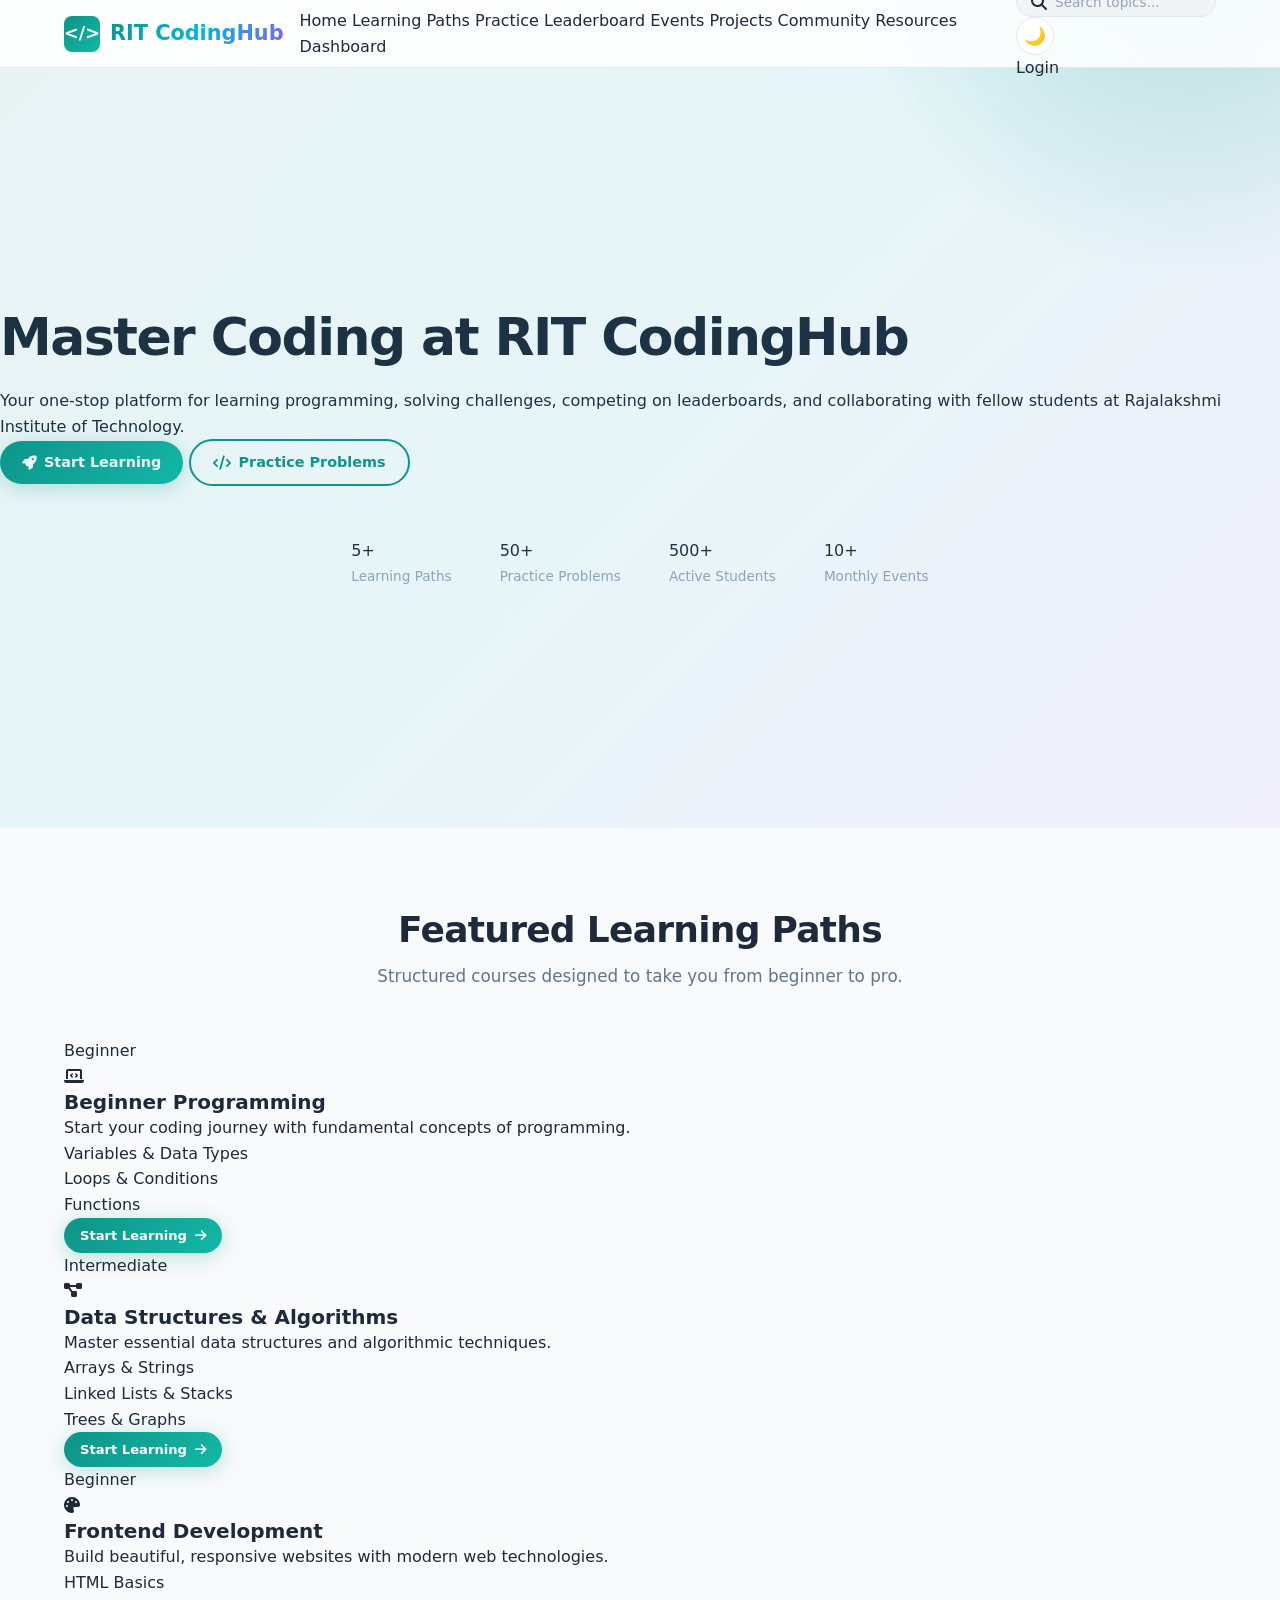
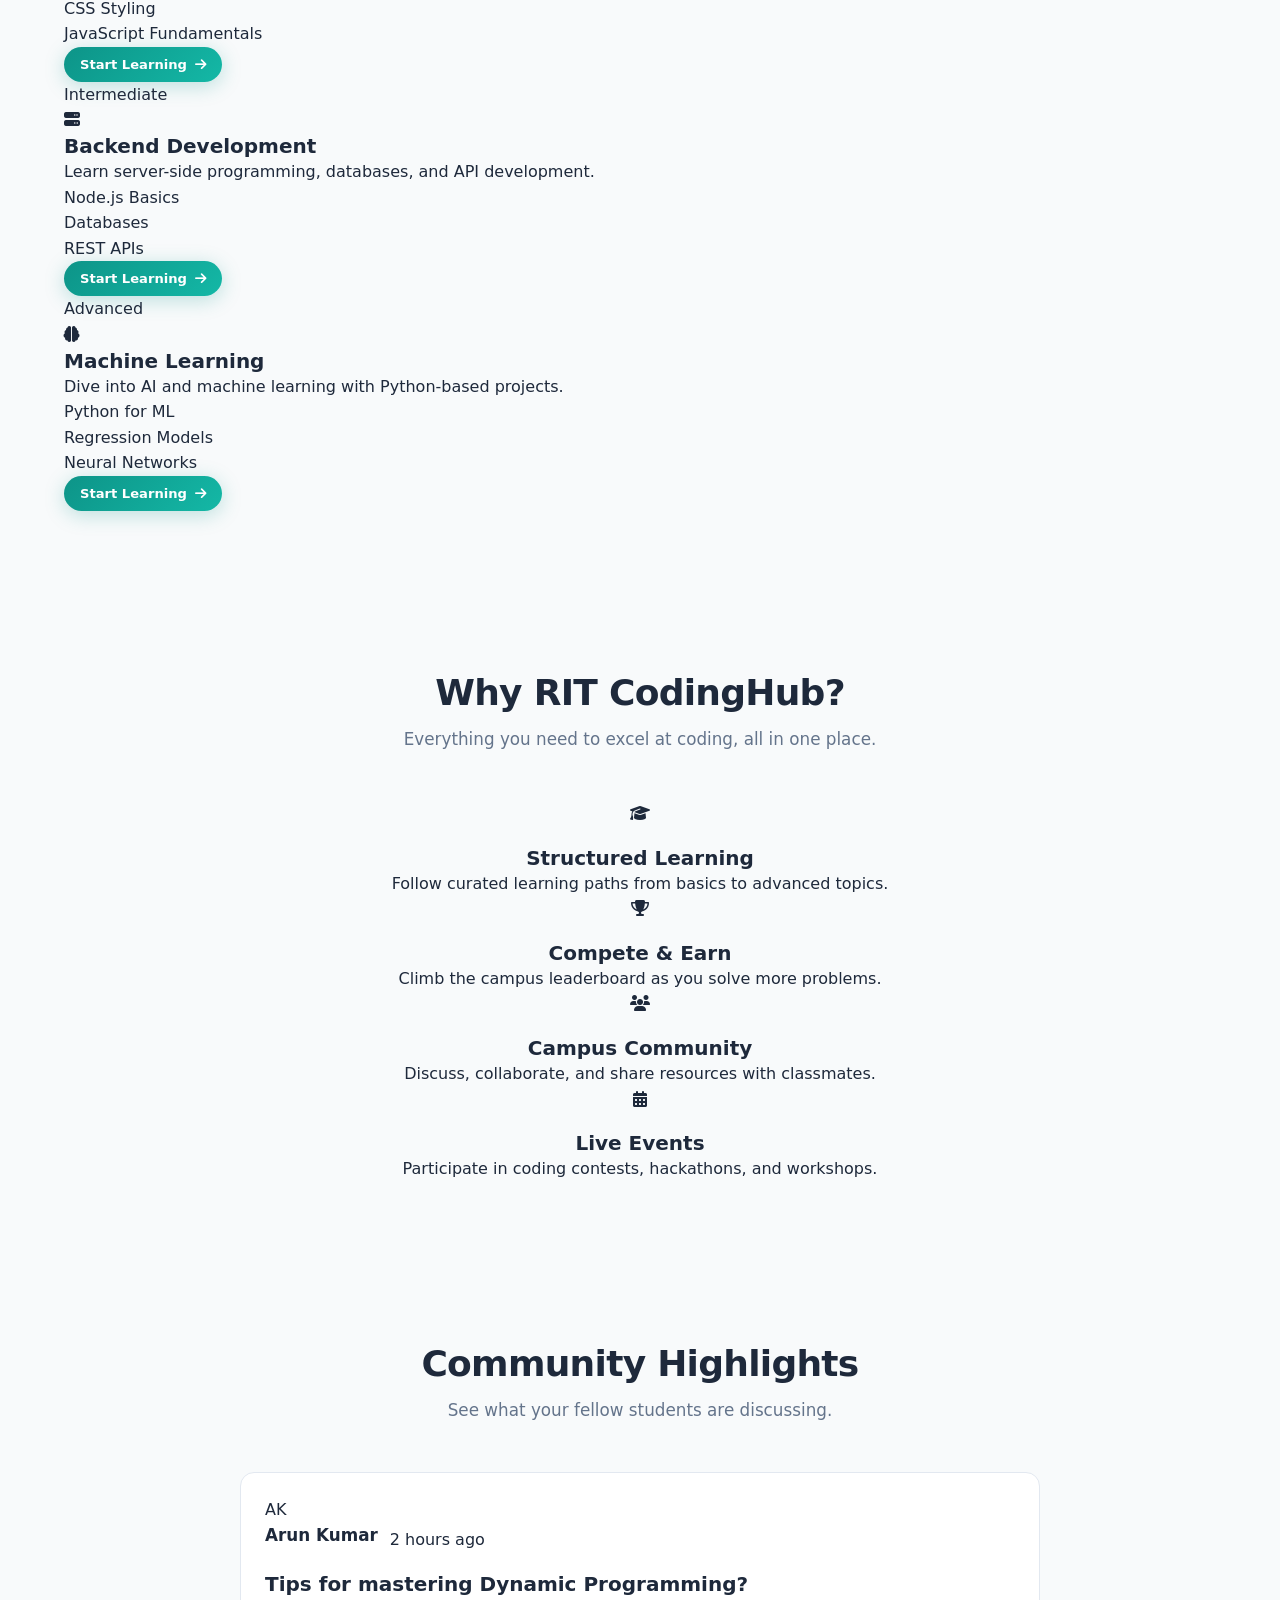
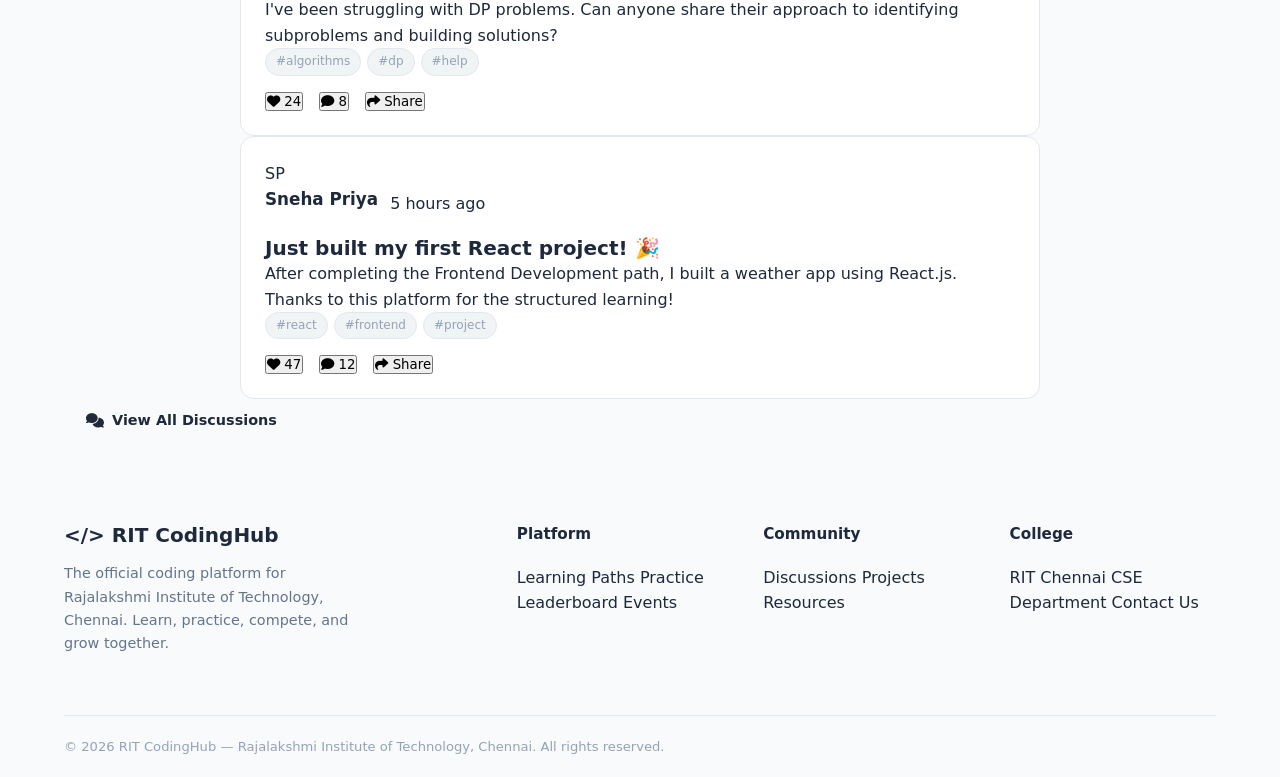
==== index.html @ 16c470fd "Add files via upload" ====
<!DOCTYPE html>
<html lang="en" data-theme="light">

<head>
  <meta charset="UTF-8">
  <meta name="viewport" content="width=device-width, initial-scale=1.0">
  <meta name="description"
    content="RIT CodingHub – The ultimate coding platform for Rajalakshmi Institute of Technology students. Learn, practice, compete, and collaborate.">
  <title>RIT CodingHub – Learn, Code, Excel</title>
  <link rel="stylesheet" href="css/style.css">
  <link rel="stylesheet" href="https://cdnjs.cloudflare.com/ajax/libs/font-awesome/6.5.0/css/all.min.css">
</head>

<body>

  <!-- ===== Navbar ===== -->
  <nav class="navbar" id="navbar">
    <div class="container">
      <a href="index.html" class="nav-logo">
        <div class="logo-icon">&lt;/&gt;</div>
        <span class="logo-text">RIT CodingHub</span>
      </a>

      <div class="nav-links" id="navLinks">
        <a href="index.html" class="active">Home</a>
        <a href="learning.html">Learning Paths</a>
        <a href="practice.html">Practice</a>
        <a href="leaderboard.html">Leaderboard</a>
        <a href="events.html">Events</a>
        <a href="projects.html">Projects</a>
        <a href="community.html">Community</a>
        <a href="resources.html">Resources</a>
        <a href="dashboard.html">Dashboard</a>
      </div>

      <div class="nav-right">
        <div class="nav-search">
          <i class="fas fa-search search-icon"></i>
          <input type="text" id="searchInput" placeholder="Search topics..." autocomplete="off">
        </div>
        <button class="theme-toggle" id="themeToggle" aria-label="Toggle dark mode">
          <i class="fas fa-moon"></i>
        </button>
        <a href="login.html" class="nav-login-btn" id="navLoginBtn">Login</a>
        <button class="hamburger" id="hamburger" aria-label="Menu">
          <span></span><span></span><span></span>
        </button>
      </div>
    </div>
  </nav>

  <!-- ===== Hero ===== -->
  <section class="hero">
    <div class="hero-content">
      <h1>Master Coding at <span>RIT CodingHub</span></h1>
      <p>Your one-stop platform for learning programming, solving challenges, competing on leaderboards, and
        collaborating with fellow students at Rajalakshmi Institute of Technology.</p>
      <div class="hero-buttons">
        <a href="learning.html" class="btn btn-primary"><i class="fas fa-rocket"></i> Start Learning</a>
        <a href="practice.html" class="btn btn-outline"><i class="fas fa-code"></i> Practice Problems</a>
      </div>
      <div class="hero-stats">
        <div class="hero-stat">
          <div class="stat-num">5+</div>
          <div class="stat-label">Learning Paths</div>
        </div>
        <div class="hero-stat">
          <div class="stat-num">50+</div>
          <div class="stat-label">Practice Problems</div>
        </div>
        <div class="hero-stat">
          <div class="stat-num">500+</div>
          <div class="stat-label">Active Students</div>
        </div>
        <div class="hero-stat">
          <div class="stat-num">10+</div>
          <div class="stat-label">Monthly Events</div>
        </div>
      </div>
    </div>
  </section>

  <!-- ===== Featured Courses ===== -->
  <section class="section" id="courses">
    <div class="container">
      <div class="section-header">
        <h2>Featured Learning Paths</h2>
        <p>Structured courses designed to take you from beginner to pro.</p>
      </div>
      <div class="cards-grid">
        <!-- Beginner Programming -->
        <div class="card course-card fade-in">
          <span class="badge badge-beginner course-badge">Beginner</span>
          <div class="card-icon"><i class="fas fa-laptop-code"></i></div>
          <h3>Beginner Programming</h3>
          <p>Start your coding journey with fundamental concepts of programming.</p>
          <ul class="modules-list">
            <li>Variables & Data Types</li>
            <li>Loops & Conditions</li>
            <li>Functions</li>
          </ul>
          <a href="learning.html?course=beginner" class="btn btn-primary btn-sm">Start Learning <i
              class="fas fa-arrow-right"></i></a>
        </div>
        <!-- DSA -->
        <div class="card course-card fade-in">
          <span class="badge badge-intermediate course-badge">Intermediate</span>
          <div class="card-icon"><i class="fas fa-project-diagram"></i></div>
          <h3>Data Structures & Algorithms</h3>
          <p>Master essential data structures and algorithmic techniques.</p>
          <ul class="modules-list">
            <li>Arrays & Strings</li>
            <li>Linked Lists & Stacks</li>
            <li>Trees & Graphs</li>
          </ul>
          <a href="learning.html?course=dsa" class="btn btn-primary btn-sm">Start Learning <i
              class="fas fa-arrow-right"></i></a>
        </div>
        <!-- Frontend -->
        <div class="card course-card fade-in">
          <span class="badge badge-beginner course-badge">Beginner</span>
          <div class="card-icon"><i class="fas fa-palette"></i></div>
          <h3>Frontend Development</h3>
          <p>Build beautiful, responsive websites with modern web technologies.</p>
          <ul class="modules-list">
            <li>HTML Basics</li>
            <li>CSS Styling</li>
            <li>JavaScript Fundamentals</li>
          </ul>
          <a href="learning.html?course=frontend" class="btn btn-primary btn-sm">Start Learning <i
              class="fas fa-arrow-right"></i></a>
        </div>
        <!-- Backend -->
        <div class="card course-card fade-in">
          <span class="badge badge-intermediate course-badge">Intermediate</span>
          <div class="card-icon"><i class="fas fa-server"></i></div>
          <h3>Backend Development</h3>
          <p>Learn server-side programming, databases, and API development.</p>
          <ul class="modules-list">
            <li>Node.js Basics</li>
            <li>Databases</li>
            <li>REST APIs</li>
          </ul>
          <a href="learning.html?course=backend" class="btn btn-primary btn-sm">Start Learning <i
              class="fas fa-arrow-right"></i></a>
        </div>
        <!-- ML -->
        <div class="card course-card fade-in">
          <span class="badge badge-advanced course-badge">Advanced</span>
          <div class="card-icon"><i class="fas fa-brain"></i></div>
          <h3>Machine Learning</h3>
          <p>Dive into AI and machine learning with Python-based projects.</p>
          <ul class="modules-list">
            <li>Python for ML</li>
            <li>Regression Models</li>
            <li>Neural Networks</li>
          </ul>
          <a href="learning.html?course=ml" class="btn btn-primary btn-sm">Start Learning <i
              class="fas fa-arrow-right"></i></a>
        </div>
      </div>
    </div>
  </section>

  <!-- ===== Quick Stats ===== -->
  <section class="section" style="background: var(--bg-secondary);">
    <div class="container">
      <div class="section-header">
        <h2>Why RIT CodingHub?</h2>
        <p>Everything you need to excel at coding, all in one place.</p>
      </div>
      <div class="cards-grid" style="grid-template-columns: repeat(auto-fill, minmax(250px, 1fr));">
        <div class="card fade-in" style="text-align:center;">
          <div class="card-icon" style="margin:0 auto 18px;"><i class="fas fa-graduation-cap"></i></div>
          <h3>Structured Learning</h3>
          <p>Follow curated learning paths from basics to advanced topics.</p>
        </div>
        <div class="card fade-in" style="text-align:center;">
          <div class="card-icon" style="margin:0 auto 18px;"><i class="fas fa-trophy"></i></div>
          <h3>Compete & Earn</h3>
          <p>Climb the campus leaderboard as you solve more problems.</p>
        </div>
        <div class="card fade-in" style="text-align:center;">
          <div class="card-icon" style="margin:0 auto 18px;"><i class="fas fa-users"></i></div>
          <h3>Campus Community</h3>
          <p>Discuss, collaborate, and share resources with classmates.</p>
        </div>
        <div class="card fade-in" style="text-align:center;">
          <div class="card-icon" style="margin:0 auto 18px;"><i class="fas fa-calendar-alt"></i></div>
          <h3>Live Events</h3>
          <p>Participate in coding contests, hackathons, and workshops.</p>
        </div>
      </div>
    </div>
  </section>

  <!-- ===== Recent Community Posts ===== -->
  <section class="section" id="community-preview">
    <div class="container">
      <div class="section-header">
        <h2>Community Highlights</h2>
        <p>See what your fellow students are discussing.</p>
      </div>
      <div style="max-width:800px; margin:0 auto;">
        <div class="post-card fade-in">
          <div class="post-header">
            <div class="post-avatar">AK</div>
            <div class="post-author">
              <h4>Arun Kumar</h4>
              <span>2 hours ago</span>
            </div>
          </div>
          <div class="post-body">
            <h3>Tips for mastering Dynamic Programming?</h3>
            <p>I've been struggling with DP problems. Can anyone share their approach to identifying subproblems and
              building solutions?</p>
          </div>
          <div class="post-tags">
            <span>#algorithms</span><span>#dp</span><span>#help</span>
          </div>
          <div class="post-footer">
            <button class="post-action"><i class="fas fa-heart"></i> 24</button>
            <button class="post-action"><i class="fas fa-comment"></i> 8</button>
            <button class="post-action"><i class="fas fa-share"></i> Share</button>
          </div>
        </div>
        <div class="post-card fade-in">
          <div class="post-header">
            <div class="post-avatar">SP</div>
            <div class="post-author">
              <h4>Sneha Priya</h4>
              <span>5 hours ago</span>
            </div>
          </div>
          <div class="post-body">
            <h3>Just built my first React project! 🎉</h3>
            <p>After completing the Frontend Development path, I built a weather app using React.js. Thanks to this
              platform for the structured learning!</p>
          </div>
          <div class="post-tags">
            <span>#react</span><span>#frontend</span><span>#project</span>
          </div>
          <div class="post-footer">
            <button class="post-action"><i class="fas fa-heart"></i> 47</button>
            <button class="post-action"><i class="fas fa-comment"></i> 12</button>
            <button class="post-action"><i class="fas fa-share"></i> Share</button>
          </div>
        </div>
      </div>
      <div class="text-center mt-4">
        <a href="community.html" class="btn btn-secondary"><i class="fas fa-comments"></i> View All Discussions</a>
      </div>
    </div>
  </section>

  <!-- ===== Footer ===== -->
  <footer class="footer">
    <div class="container">
      <div class="footer-grid">
        <div class="footer-brand">
          <h3>&lt;/&gt; RIT CodingHub</h3>
          <p>The official coding platform for Rajalakshmi Institute of Technology, Chennai. Learn, practice, compete,
            and grow together.</p>
        </div>
        <div class="footer-col">
          <h4>Platform</h4>
          <a href="learning.html">Learning Paths</a>
          <a href="practice.html">Practice</a>
          <a href="leaderboard.html">Leaderboard</a>
          <a href="events.html">Events</a>
        </div>
        <div class="footer-col">
          <h4>Community</h4>
          <a href="community.html">Discussions</a>
          <a href="projects.html">Projects</a>
          <a href="resources.html">Resources</a>
        </div>
        <div class="footer-col">
          <h4>College</h4>
          <a href="#">RIT Chennai</a>
          <a href="#">CSE Department</a>
          <a href="#">Contact Us</a>
        </div>
      </div>
      <div class="footer-bottom">
        <p>&copy; 2026 RIT CodingHub — Rajalakshmi Institute of Technology, Chennai. All rights reserved.</p>
      </div>
    </div>
  </footer>

  <script src="js/script.js"></script>
</body>

</html>
---- css/style.css ----
/* ============================================
   CodingHub Campus — Design System & Styles
   ============================================ */

/* ---------- CSS Variables ---------- */
:root {
  --primary: #0d9488;
  --primary-light: #14b8a6;
  --primary-dark: #0f766e;
  --primary-glow: rgba(13, 148, 136, 0.25);
  --accent: #06b6d4;
  --accent-light: #22d3ee;

  --bg: #f8fafb;
  --bg-card: #ffffff;
  --bg-alt: #f0f4f5;
  --bg-nav: rgba(255, 255, 255, 0.85);

  --text: #1e293b;
  --text-secondary: #64748b;
  --text-muted: #94a3b8;

  --border: #e2e8f0;
  --shadow-sm: 0 1px 3px rgba(0, 0, 0, 0.06);
  --shadow-md: 0 4px 16px rgba(0, 0, 0, 0.08);
  --shadow-lg: 0 8px 32px rgba(0, 0, 0, 0.10);
  --shadow-glow: 0 4px 20px var(--primary-glow);

  --radius-sm: 8px;
  --radius-md: 14px;
  --radius-lg: 20px;
  --radius-full: 50px;

  --font: 'Inter', system-ui, -apple-system, sans-serif;
  --font-mono: 'Fira Code', 'Cascadia Code', monospace;

  --ease: cubic-bezier(0.4, 0, 0.2, 1);
  --transition: 0.3s var(--ease);

  --nav-height: 68px;

  /* difficulty */
  --easy: #22c55e;
  --medium: #f59e0b;
  --hard: #ef4444;

  /* gradients */
  --grad-hero: linear-gradient(135deg, #0d9488 0%, #06b6d4 50%, #8b5cf6 100%);
  --grad-card: linear-gradient(135deg, #0d9488 0%, #14b8a6 100%);
  --grad-accent: linear-gradient(135deg, #06b6d4 0%, #8b5cf6 100%);
}

/* ---------- Dark Mode ---------- */
[data-theme="dark"] {
  --bg: #0f172a;
  --bg-card: #1e293b;
  --bg-alt: #162032;
  --bg-nav: rgba(15, 23, 42, 0.92);

  --text: #e2e8f0;
  --text-secondary: #94a3b8;
  --text-muted: #64748b;

  --border: #334155;
  --shadow-sm: 0 1px 3px rgba(0, 0, 0, 0.3);
  --shadow-md: 0 4px 16px rgba(0, 0, 0, 0.4);
  --shadow-lg: 0 8px 32px rgba(0, 0, 0, 0.5);
}

/* ---------- Reset & Base ---------- */
*,
*::before,
*::after {
  margin: 0;
  padding: 0;
  box-sizing: border-box;
}

html {
  scroll-behavior: smooth;
  scroll-padding-top: var(--nav-height);
}

body {
  font-family: var(--font);
  color: var(--text);
  background: var(--bg);
  line-height: 1.6;
  -webkit-font-smoothing: antialiased;
  overflow-x: hidden;
}

a {
  color: inherit;
  text-decoration: none;
}

ul {
  list-style: none;
}

img {
  max-width: 100%;
  display: block;
}

button {
  cursor: pointer;
  font-family: inherit;
}

/* ---------- Typography ---------- */
h1 {
  font-size: clamp(2rem, 5vw, 3.25rem);
  font-weight: 800;
  line-height: 1.15;
  letter-spacing: -0.03em;
}

h2 {
  font-size: clamp(1.5rem, 3.5vw, 2.25rem);
  font-weight: 700;
  line-height: 1.2;
  letter-spacing: -0.02em;
}

h3 {
  font-size: 1.25rem;
  font-weight: 600;
  line-height: 1.3;
}

h4 {
  font-size: 1.05rem;
  font-weight: 600;
}

/* ---------- Container ---------- */
.container {
  width: 100%;
  max-width: 1200px;
  margin: 0 auto;
  padding: 0 24px;
}

/* ---------- Section ---------- */
.section {
  padding: 80px 0;
}

.section-header {
  text-align: center;
  margin-bottom: 48px;
}

.section-header h2 {
  margin-bottom: 12px;
}

.section-header p {
  color: var(--text-secondary);
  max-width: 560px;
  margin: 0 auto;
  font-size: 1.05rem;
}

.section-header .accent-line {
  width: 60px;
  height: 4px;
  border-radius: 2px;
  background: var(--grad-card);
  margin: 16px auto 0;
}

/* ============================================
   NAVIGATION
   ============================================ */
.navbar {
  position: fixed;
  top: 0;
  left: 0;
  width: 100%;
  height: var(--nav-height);
  background: var(--bg-nav);
  backdrop-filter: blur(16px);
  -webkit-backdrop-filter: blur(16px);
  border-bottom: 1px solid var(--border);
  z-index: 1000;
  transition: box-shadow var(--transition);
}

.navbar.scrolled {
  box-shadow: var(--shadow-md);
}

.navbar .container {
  display: flex;
  align-items: center;
  justify-content: space-between;
  height: 100%;
  gap: 16px;
}

.nav-logo {
  display: flex;
  align-items: center;
  gap: 10px;
  font-weight: 800;
  font-size: 1.3rem;
  white-space: nowrap;
  flex-shrink: 0;
}

.nav-logo .logo-icon {
  width: 36px;
  height: 36px;
  background: var(--grad-card);
  border-radius: var(--radius-sm);
  display: flex;
  align-items: center;
  justify-content: center;
  color: #fff;
  font-size: 1.1rem;
  font-weight: 900;
}

.nav-logo span {
  background: var(--grad-hero);
  -webkit-background-clip: text;
  -webkit-text-fill-color: transparent;
  background-clip: text;
}

/* Nav Menu */
.nav-menu {
  display: flex;
  align-items: center;
  gap: 4px;
  margin-left: 20px;
}

.nav-menu a {
  padding: 8px 14px;
  border-radius: var(--radius-full);
  font-size: 0.88rem;
  font-weight: 500;
  color: var(--text-secondary);
  transition: all var(--transition);
  white-space: nowrap;
}

.nav-menu a:hover,
.nav-menu a.active {
  color: var(--primary);
  background: var(--primary-glow);
}

/* Nav Search */
.nav-search {
  display: flex;
  align-items: center;
  gap: 8px;
  background: var(--bg-alt);
  border: 1px solid var(--border);
  border-radius: var(--radius-full);
  padding: 6px 14px;
  width: 200px;
  transition: all var(--transition);
  flex-shrink: 0;
}

.nav-search {
  margin-left: auto;
}

.nav-actions {
  display: flex;
  align-items: center;
  gap: 10px;
  flex-shrink: 0;
}

.nav-search:focus-within {
  border-color: var(--primary);
  box-shadow: 0 0 0 3px var(--primary-glow);
  width: 260px;
}

.nav-search svg {
  width: 16px;
  height: 16px;
  color: var(--text-muted);
  flex-shrink: 0;
}

.nav-search input {
  border: none;
  outline: none;
  background: transparent;
  font-size: 0.85rem;
  color: var(--text);
  width: 100%;
  font-family: var(--font);
}

.nav-search input::placeholder {
  color: var(--text-muted);
}

/* Nav Actions */
.nav-actions {
  display: flex;
  align-items: center;
  gap: 10px;
  flex-shrink: 0;
}

.theme-toggle {
  width: 38px;
  height: 38px;
  border-radius: 50%;
  border: 1px solid var(--border);
  background: var(--bg-card);
  display: flex;
  align-items: center;
  justify-content: center;
  font-size: 1.1rem;
  transition: all var(--transition);
  color: var(--text);
}

.theme-toggle:hover {
  border-color: var(--primary);
  color: var(--primary);
}

.btn {
  display: inline-flex;
  align-items: center;
  justify-content: center;
  gap: 8px;
  padding: 10px 22px;
  border-radius: var(--radius-full);
  font-size: 0.9rem;
  font-weight: 600;
  border: none;
  transition: all var(--transition);
  white-space: nowrap;
}

.btn-primary {
  background: var(--grad-card);
  color: #fff;
  box-shadow: var(--shadow-glow);
}

.btn-primary:hover {
  transform: translateY(-2px);
  box-shadow: 0 6px 24px var(--primary-glow);
}

.btn-outline {
  background: transparent;
  color: var(--primary);
  border: 2px solid var(--primary);
}

.btn-outline:hover {
  background: var(--primary);
  color: #fff;
  transform: translateY(-2px);
}

.btn-ghost {
  background: var(--bg-alt);
  color: var(--text);
  border: 1px solid var(--border);
}

.btn-ghost:hover {
  border-color: var(--primary);
  color: var(--primary);
}

.btn-sm {
  padding: 7px 16px;
  font-size: 0.82rem;
}

.btn-lg {
  padding: 14px 32px;
  font-size: 1rem;
}

/* Hamburger */
.hamburger {
  display: none;
  flex-direction: column;
  gap: 5px;
  background: none;
  border: none;
  cursor: pointer;
  padding: 4px;
}

.hamburger span {
  width: 24px;
  height: 2.5px;
  background: var(--text);
  border-radius: 2px;
  transition: all var(--transition);
}

/* ============================================
   HERO SECTION
   ============================================ */
.hero {
  min-height: 92vh;
  display: flex;
  align-items: center;
  position: relative;
  overflow: hidden;
  padding-top: var(--nav-height);
}

.hero::before {
  content: '';
  position: absolute;
  top: 0;
  left: 0;
  width: 100%;
  height: 100%;
  background: var(--grad-hero);
  opacity: 0.07;
  z-index: 0;
}

.hero::after {
  content: '';
  position: absolute;
  top: -50%;
  right: -20%;
  width: 700px;
  height: 700px;
  border-radius: 50%;
  background: radial-gradient(circle, var(--primary-glow) 0%, transparent 70%);
  z-index: 0;
  animation: floatBlob 8s ease-in-out infinite;
}

@keyframes floatBlob {

  0%,
  100% {
    transform: translate(0, 0) scale(1);
  }

  50% {
    transform: translate(-40px, 30px) scale(1.1);
  }
}

.hero .container {
  position: relative;
  z-index: 1;
  text-align: center;
}

.hero-badge {
  display: inline-flex;
  align-items: center;
  gap: 8px;
  padding: 8px 18px;
  background: var(--primary-glow);
  border: 1px solid rgba(13, 148, 136, 0.2);
  border-radius: var(--radius-full);
  font-size: 0.85rem;
  font-weight: 600;
  color: var(--primary);
  margin-bottom: 24px;
  animation: fadeInDown 0.6s var(--ease);
}

.hero h1 {
  margin-bottom: 20px;
  animation: fadeInDown 0.7s var(--ease);
}

.hero h1 .gradient-text {
  background: var(--grad-hero);
  -webkit-background-clip: text;
  -webkit-text-fill-color: transparent;
  background-clip: text;
}

.hero-subtitle {
  font-size: 1.15rem;
  color: var(--text-secondary);
  max-width: 600px;
  margin: 0 auto 32px;
  animation: fadeInDown 0.8s var(--ease);
}

/* Hero Search */
.hero-search {
  max-width: 620px;
  margin: 0 auto 36px;
  display: flex;
  align-items: center;
  background: var(--bg-card);
  border: 2px solid var(--border);
  border-radius: var(--radius-full);
  padding: 6px 6px 6px 20px;
  box-shadow: var(--shadow-lg);
  transition: all var(--transition);
  animation: fadeInUp 0.9s var(--ease);
}

.hero-search:focus-within {
  border-color: var(--primary);
  box-shadow: 0 0 0 4px var(--primary-glow), var(--shadow-lg);
}

.hero-search svg {
  width: 20px;
  height: 20px;
  color: var(--text-muted);
  flex-shrink: 0;
}

.hero-search input {
  flex: 1;
  border: none;
  outline: none;
  background: transparent;
  padding: 12px 16px;
  font-size: 1rem;
  color: var(--text);
  font-family: var(--font);
}

.hero-search input::placeholder {
  color: var(--text-muted);
}

.hero-search .btn {
  flex-shrink: 0;
}

/* Quick Tags */
.hero-tags {
  display: flex;
  flex-wrap: wrap;
  justify-content: center;
  gap: 10px;
  animation: fadeInUp 1s var(--ease);
}

.hero-tags .tag {
  padding: 8px 18px;
  border-radius: var(--radius-full);
  background: var(--bg-card);
  border: 1px solid var(--border);
  font-size: 0.85rem;
  font-weight: 500;
  color: var(--text-secondary);
  transition: all var(--transition);
  cursor: pointer;
}

.hero-tags .tag:hover {
  border-color: var(--primary);
  color: var(--primary);
  background: var(--primary-glow);
  transform: translateY(-2px);
}

/* Stats Bar */
.hero-stats {
  display: flex;
  justify-content: center;
  gap: 48px;
  margin-top: 52px;
  animation: fadeInUp 1.1s var(--ease);
}

.hero-stats .stat {
  text-align: center;
}

.hero-stats .stat-value {
  font-size: 2rem;
  font-weight: 800;
  background: var(--grad-hero);
  -webkit-background-clip: text;
  -webkit-text-fill-color: transparent;
  background-clip: text;
}

.hero-stats .stat-label {
  font-size: 0.85rem;
  color: var(--text-muted);
  margin-top: 2px;
}

/* ============================================
   LEARNING PATHS
   ============================================ */
.paths-grid {
  display: grid;
  grid-template-columns: repeat(auto-fill, minmax(280px, 1fr));
  gap: 24px;
}

.path-card {
  background: var(--bg-card);
  border: 1px solid var(--border);
  border-radius: var(--radius-lg);
  padding: 32px 24px;
  text-align: center;
  transition: all var(--transition);
  position: relative;
  overflow: hidden;
}

.path-card::before {
  content: '';
  position: absolute;
  top: 0;
  left: 0;
  width: 100%;
  height: 4px;
  background: var(--grad-card);
  opacity: 0;
  transition: opacity var(--transition);
}

.path-card:hover {
  transform: translateY(-6px);
  box-shadow: var(--shadow-lg);
  border-color: var(--primary-light);
}

.path-card:hover::before {
  opacity: 1;
}

.path-icon {
  width: 64px;
  height: 64px;
  border-radius: var(--radius-md);
  background: var(--primary-glow);
  display: flex;
  align-items: center;
  justify-content: center;
  font-size: 1.7rem;
  margin: 0 auto 18px;
}

.path-card h3 {
  margin-bottom: 10px;
}

.path-card p {
  color: var(--text-secondary);
  font-size: 0.9rem;
  margin-bottom: 16px;
}

.path-meta {
  display: flex;
  align-items: center;
  justify-content: center;
  gap: 16px;
  margin-bottom: 20px;
  font-size: 0.82rem;
  color: var(--text-muted);
}

.path-meta span {
  display: flex;
  align-items: center;
  gap: 4px;
}

/* ============================================
   PRACTICE PROBLEMS
   ============================================ */
.problems-filters {
  display: flex;
  flex-wrap: wrap;
  gap: 10px;
  margin-bottom: 32px;
  justify-content: center;
}

.filter-btn {
  padding: 8px 18px;
  border-radius: var(--radius-full);
  background: var(--bg-card);
  border: 1px solid var(--border);
  font-size: 0.85rem;
  font-weight: 500;
  color: var(--text-secondary);
  transition: all var(--transition);
  cursor: pointer;
}

.filter-btn:hover,
.filter-btn.active {
  background: var(--primary);
  color: #fff;
  border-color: var(--primary);
}

.problems-grid {
  display: grid;
  grid-template-columns: repeat(auto-fill, minmax(340px, 1fr));
  gap: 20px;
}

.problem-card {
  background: var(--bg-card);
  border: 1px solid var(--border);
  border-radius: var(--radius-md);
  padding: 22px 24px;
  display: flex;
  flex-direction: column;
  gap: 12px;
  transition: all var(--transition);
}

.problem-card:hover {
  box-shadow: var(--shadow-md);
  border-color: var(--primary-light);
  transform: translateY(-3px);
}

.problem-header {
  display: flex;
  align-items: center;
  justify-content: space-between;
}

.problem-header h4 {
  flex: 1;
}

.bookmark-btn {
  background: none;
  border: none;
  font-size: 1.2rem;
  color: var(--text-muted);
  transition: all var(--transition);
  cursor: pointer;
  padding: 4px;
}

.bookmark-btn:hover,
.bookmark-btn.bookmarked {
  color: var(--primary);
  transform: scale(1.2);
}

.problem-meta {
  display: flex;
  align-items: center;
  gap: 10px;
  flex-wrap: wrap;
}

.difficulty-badge {
  padding: 3px 12px;
  border-radius: var(--radius-full);
  font-size: 0.75rem;
  font-weight: 700;
  text-transform: uppercase;
  letter-spacing: 0.05em;
}

.difficulty-badge.easy {
  background: rgba(34, 197, 94, 0.12);
  color: var(--easy);
}

.difficulty-badge.medium {
  background: rgba(245, 158, 11, 0.12);
  color: var(--medium);
}

.difficulty-badge.hard {
  background: rgba(239, 68, 68, 0.12);
  color: var(--hard);
}

.problem-tag {
  padding: 3px 10px;
  border-radius: var(--radius-full);
  font-size: 0.75rem;
  background: var(--bg-alt);
  color: var(--text-muted);
  border: 1px solid var(--border);
}

.problem-actions {
  display: flex;
  align-items: center;
  gap: 10px;
  margin-top: auto;
}

/* ============================================
   LEADERBOARD
   ============================================ */
.leaderboard-table-wrap {
  background: var(--bg-card);
  border: 1px solid var(--border);
  border-radius: var(--radius-lg);
  overflow: hidden;
  box-shadow: var(--shadow-sm);
}

.leaderboard-table {
  width: 100%;
  border-collapse: collapse;
}

.leaderboard-table th {
  padding: 16px 20px;
  text-align: left;
  font-size: 0.82rem;
  font-weight: 700;
  text-transform: uppercase;
  letter-spacing: 0.05em;
  color: var(--text-muted);
  background: var(--bg-alt);
  border-bottom: 2px solid var(--border);
}

.leaderboard-table td {
  padding: 16px 20px;
  border-bottom: 1px solid var(--border);
  font-size: 0.92rem;
  vertical-align: middle;
}

.leaderboard-table tr:last-child td {
  border-bottom: none;
}

.leaderboard-table tr {
  transition: background var(--transition);
}

.leaderboard-table tbody tr:hover {
  background: var(--primary-glow);
}

.leaderboard-table tr.top-1,
.leaderboard-table tr.top-2,
.leaderboard-table tr.top-3 {
  font-weight: 600;
}

.leaderboard-table tr.top-1 {
  background: rgba(255, 215, 0, 0.08);
}

.leaderboard-table tr.top-2 {
  background: rgba(192, 192, 192, 0.08);
}

.leaderboard-table tr.top-3 {
  background: rgba(205, 127, 50, 0.08);
}

.rank-badge {
  width: 32px;
  height: 32px;
  border-radius: 50%;
  display: inline-flex;
  align-items: center;
  justify-content: center;
  font-weight: 800;
  font-size: 0.85rem;
}

.rank-1 {
  background: linear-gradient(135deg, #fbbf24, #f59e0b);
  color: #fff;
}

.rank-2 {
  background: linear-gradient(135deg, #d1d5db, #9ca3af);
  color: #fff;
}

.rank-3 {
  background: linear-gradient(135deg, #d97706, #b45309);
  color: #fff;
}

.student-info {
  display: flex;
  align-items: center;
  gap: 12px;
}

.student-avatar {
  width: 36px;
  height: 36px;
  border-radius: 50%;
  background: var(--grad-accent);
  display: flex;
  align-items: center;
  justify-content: center;
  color: #fff;
  font-weight: 700;
  font-size: 0.85rem;
  flex-shrink: 0;
}

.badge-list {
  display: flex;
  gap: 4px;
}

.badge-icon {
  font-size: 1.1rem;
}

/* ============================================
   EVENTS
   ============================================ */
.events-grid {
  display: grid;
  grid-template-columns: repeat(auto-fill, minmax(280px, 1fr));
  gap: 24px;
}

.event-card {
  background: var(--bg-card);
  border: 1px solid var(--border);
  border-radius: var(--radius-lg);
  overflow: hidden;
  transition: all var(--transition);
}

.event-card:hover {
  transform: translateY(-6px);
  box-shadow: var(--shadow-lg);
}

.event-banner {
  height: 8px;
  background: var(--grad-hero);
}

.event-card.hackathon .event-banner {
  background: linear-gradient(135deg, #8b5cf6, #a78bfa);
}

.event-card.workshop .event-banner {
  background: linear-gradient(135deg, #f59e0b, #fbbf24);
}

.event-card.techtalk .event-banner {
  background: linear-gradient(135deg, #06b6d4, #22d3ee);
}

.event-body {
  padding: 24px;
}

.event-date {
  display: inline-flex;
  align-items: center;
  gap: 6px;
  font-size: 0.82rem;
  color: var(--primary);
  font-weight: 600;
  margin-bottom: 10px;
}

.event-body h3 {
  margin-bottom: 10px;
}

.event-body p {
  color: var(--text-secondary);
  font-size: 0.9rem;
  margin-bottom: 18px;
  line-height: 1.6;
}

/* ============================================
   PROJECT SHOWCASE
   ============================================ */
.projects-grid {
  display: grid;
  grid-template-columns: repeat(auto-fill, minmax(300px, 1fr));
  gap: 24px;
}

.project-card {
  background: var(--bg-card);
  border: 1px solid var(--border);
  border-radius: var(--radius-lg);
  padding: 28px 24px;
  transition: all var(--transition);
  display: flex;
  flex-direction: column;
}

.project-card:hover {
  transform: translateY(-6px);
  box-shadow: var(--shadow-lg);
  border-color: var(--primary-light);
}

.project-tech {
  display: flex;
  flex-wrap: wrap;
  gap: 6px;
  margin-bottom: 14px;
}

.project-tech span {
  padding: 3px 10px;
  border-radius: var(--radius-full);
  font-size: 0.72rem;
  font-weight: 600;
  background: var(--primary-glow);
  color: var(--primary);
}

.project-card h3 {
  margin-bottom: 10px;
}

.project-card p {
  color: var(--text-secondary);
  font-size: 0.9rem;
  margin-bottom: 18px;
  flex: 1;
}

.project-links {
  display: flex;
  gap: 10px;
}

/* ============================================
   COMMUNITY
   ============================================ */
.community-grid {
  display: grid;
  grid-template-columns: repeat(auto-fill, minmax(340px, 1fr));
  gap: 24px;
}

.post-card {
  background: var(--bg-card);
  border: 1px solid var(--border);
  border-radius: var(--radius-md);
  padding: 24px;
  transition: all var(--transition);
}

.post-card:hover {
  box-shadow: var(--shadow-md);
  transform: translateY(-3px);
}

.post-author {
  display: flex;
  align-items: center;
  gap: 12px;
  margin-bottom: 14px;
}

.post-author-avatar {
  width: 40px;
  height: 40px;
  border-radius: 50%;
  background: var(--grad-accent);
  display: flex;
  align-items: center;
  justify-content: center;
  color: #fff;
  font-weight: 700;
  font-size: 0.9rem;
  flex-shrink: 0;
}

.post-author-name {
  font-weight: 600;
  font-size: 0.92rem;
}

.post-author-time {
  font-size: 0.78rem;
  color: var(--text-muted);
}

.post-card h4 {
  margin-bottom: 8px;
}

.post-card .post-text {
  color: var(--text-secondary);
  font-size: 0.9rem;
  margin-bottom: 16px;
}

.post-card .post-tags {
  display: flex;
  flex-wrap: wrap;
  gap: 6px;
  margin-bottom: 16px;
}

.post-card .post-tags span {
  font-size: 0.75rem;
  padding: 3px 10px;
  border-radius: var(--radius-full);
  background: var(--bg-alt);
  color: var(--text-muted);
  border: 1px solid var(--border);
}

.post-footer {
  display: flex;
  align-items: center;
  gap: 16px;
  font-size: 0.82rem;
  color: var(--text-muted);
}

.post-footer span {
  display: flex;
  align-items: center;
  gap: 4px;
  cursor: pointer;
  transition: color var(--transition);
}

.post-footer span:hover {
  color: var(--primary);
}

/* ============================================
   FOOTER
   ============================================ */
.site-footer {
  background: var(--bg-card);
  border-top: 1px solid var(--border);
  padding: 60px 0 0;
}

.footer-grid {
  display: grid;
  grid-template-columns: 2fr repeat(3, 1fr);
  gap: 40px;
  margin-bottom: 40px;
}

.footer-brand p {
  color: var(--text-secondary);
  font-size: 0.9rem;
  margin: 14px 0 20px;
  max-width: 300px;
}

.footer-socials {
  display: flex;
  gap: 10px;
}

.footer-socials a {
  width: 38px;
  height: 38px;
  border-radius: 50%;
  border: 1px solid var(--border);
  display: flex;
  align-items: center;
  justify-content: center;
  font-size: 1rem;
  color: var(--text-secondary);
  transition: all var(--transition);
}

.footer-socials a:hover {
  background: var(--primary);
  color: #fff;
  border-color: var(--primary);
  transform: translateY(-3px);
}

.footer-col h4 {
  margin-bottom: 18px;
  font-size: 0.95rem;
}

.footer-col ul li {
  margin-bottom: 10px;
}

.footer-col ul li a {
  color: var(--text-secondary);
  font-size: 0.88rem;
  transition: color var(--transition);
}

.footer-col ul li a:hover {
  color: var(--primary);
}

.footer-bottom {
  border-top: 1px solid var(--border);
  padding: 20px 0;
  display: flex;
  align-items: center;
  justify-content: space-between;
  font-size: 0.82rem;
  color: var(--text-muted);
}

.footer-bottom-links {
  display: flex;
  gap: 20px;
}

.footer-bottom-links a {
  color: var(--text-muted);
  transition: color var(--transition);
}

.footer-bottom-links a:hover {
  color: var(--primary);
}

/* ============================================
   MODAL
   ============================================ */
.modal-overlay {
  position: fixed;
  inset: 0;
  background: rgba(0, 0, 0, 0.5);
  backdrop-filter: blur(4px);
  z-index: 2000;
  display: flex;
  align-items: center;
  justify-content: center;
  opacity: 0;
  visibility: hidden;
  transition: all var(--transition);
}

.modal-overlay.active {
  opacity: 1;
  visibility: visible;
}

.modal {
  background: var(--bg-card);
  border-radius: var(--radius-lg);
  padding: 36px;
  width: 90%;
  max-width: 440px;
  box-shadow: var(--shadow-lg);
  transform: scale(0.9) translateY(20px);
  transition: all var(--transition);
}

.modal-overlay.active .modal {
  transform: scale(1) translateY(0);
}

.modal-close {
  float: right;
  background: none;
  border: none;
  font-size: 1.5rem;
  color: var(--text-muted);
  cursor: pointer;
  transition: color var(--transition);
  margin-top: -8px;
}

.modal-close:hover {
  color: var(--hard);
}

.modal h2 {
  margin-bottom: 6px;
  font-size: 1.5rem;
}

.modal .modal-subtitle {
  color: var(--text-secondary);
  font-size: 0.9rem;
  margin-bottom: 24px;
}

.form-group {
  margin-bottom: 18px;
}

.form-group label {
  display: block;
  font-size: 0.85rem;
  font-weight: 600;
  margin-bottom: 6px;
  color: var(--text);
}

.form-group input {
  width: 100%;
  padding: 12px 16px;
  border-radius: var(--radius-sm);
  border: 1px solid var(--border);
  background: var(--bg-alt);
  font-size: 0.92rem;
  color: var(--text);
  font-family: var(--font);
  transition: all var(--transition);
  outline: none;
}

.form-group input:focus {
  border-color: var(--primary);
  box-shadow: 0 0 0 3px var(--primary-glow);
}

.modal .btn {
  width: 100%;
  margin-top: 6px;
}

.modal-divider {
  text-align: center;
  color: var(--text-muted);
  font-size: 0.82rem;
  margin: 16px 0;
  position: relative;
}

.modal-divider::before,
.modal-divider::after {
  content: '';
  position: absolute;
  top: 50%;
  width: 40%;
  height: 1px;
  background: var(--border);
}

.modal-divider::before {
  left: 0;
}

.modal-divider::after {
  right: 0;
}

/* ============================================
   TOAST / POPUP NOTIFICATION
   ============================================ */
.toast {
  position: fixed;
  bottom: 30px;
  right: 30px;
  background: var(--bg-card);
  border: 1px solid var(--border);
  border-left: 4px solid var(--primary);
  border-radius: var(--radius-md);
  padding: 18px 24px;
  box-shadow: var(--shadow-lg);
  z-index: 3000;
  display: flex;
  align-items: center;
  gap: 12px;
  transform: translateX(120%);
  transition: transform 0.4s var(--ease);
  max-width: 380px;
}

.toast.show {
  transform: translateX(0);
}

.toast-icon {
  font-size: 1.5rem;
  flex-shrink: 0;
}

.toast-body h4 {
  font-size: 0.92rem;
  margin-bottom: 2px;
}

.toast-body p {
  font-size: 0.82rem;
  color: var(--text-secondary);
}

/* ============================================
   DASHBOARD PAGE
   ============================================ */
.dashboard-grid {
  display: grid;
  grid-template-columns: 320px 1fr;
  gap: 28px;
  margin-top: calc(var(--nav-height) + 28px);
}

.profile-card {
  background: var(--bg-card);
  border: 1px solid var(--border);
  border-radius: var(--radius-lg);
  padding: 32px 24px;
  text-align: center;
  position: sticky;
  top: calc(var(--nav-height) + 28px);
}

.profile-avatar-lg {
  width: 90px;
  height: 90px;
  border-radius: 50%;
  background: var(--grad-hero);
  display: flex;
  align-items: center;
  justify-content: center;
  color: #fff;
  font-size: 2rem;
  font-weight: 800;
  margin: 0 auto 16px;
}

.profile-card h3 {
  margin-bottom: 4px;
}

.profile-card .profile-email {
  color: var(--text-muted);
  font-size: 0.85rem;
  margin-bottom: 20px;
}

.profile-stats-grid {
  display: grid;
  grid-template-columns: 1fr 1fr;
  gap: 12px;
  margin-bottom: 20px;
}

.profile-stat {
  background: var(--bg-alt);
  border-radius: var(--radius-sm);
  padding: 14px 10px;
}

.profile-stat .stat-num {
  font-size: 1.4rem;
  font-weight: 800;
  color: var(--primary);
}

.profile-stat .stat-lbl {
  font-size: 0.75rem;
  color: var(--text-muted);
}

.progress-section {
  text-align: left;
}

.progress-section h4 {
  font-size: 0.85rem;
  margin-bottom: 12px;
}

.progress-item {
  margin-bottom: 14px;
}

.progress-label {
  display: flex;
  justify-content: space-between;
  font-size: 0.82rem;
  margin-bottom: 6px;
  color: var(--text-secondary);
}

.progress-bar {
  height: 8px;
  border-radius: 4px;
  background: var(--bg-alt);
  overflow: hidden;
}

.progress-fill {
  height: 100%;
  border-radius: 4px;
  background: var(--grad-card);
  transition: width 1s var(--ease);
}

.dashboard-main {
  display: flex;
  flex-direction: column;
  gap: 24px;
}

.dash-card {
  background: var(--bg-card);
  border: 1px solid var(--border);
  border-radius: var(--radius-lg);
  padding: 28px;
}

.dash-card h3 {
  margin-bottom: 18px;
  display: flex;
  align-items: center;
  gap: 8px;
}

.stat-cards-row {
  display: grid;
  grid-template-columns: repeat(auto-fill, minmax(180px, 1fr));
  gap: 16px;
}

.mini-stat-card {
  background: var(--bg-alt);
  border-radius: var(--radius-md);
  padding: 20px;
  text-align: center;
  border: 1px solid var(--border);
  transition: all var(--transition);
}

.mini-stat-card:hover {
  border-color: var(--primary);
  transform: translateY(-3px);
}

.mini-stat-card .icon {
  font-size: 1.6rem;
  margin-bottom: 8px;
}

.mini-stat-card .num {
  font-size: 1.6rem;
  font-weight: 800;
  color: var(--primary);
}

.mini-stat-card .label {
  font-size: 0.78rem;
  color: var(--text-muted);
  margin-top: 2px;
}

.activity-list {
  list-style: none;
}

.activity-list li {
  display: flex;
  align-items: center;
  gap: 14px;
  padding: 14px 0;
  border-bottom: 1px solid var(--border);
  font-size: 0.9rem;
}

.activity-list li:last-child {
  border-bottom: none;
}

.activity-icon {
  width: 36px;
  height: 36px;
  border-radius: 50%;
  background: var(--primary-glow);
  display: flex;
  align-items: center;
  justify-content: center;
  flex-shrink: 0;
  font-size: 1rem;
}

.activity-time {
  margin-left: auto;
  font-size: 0.78rem;
  color: var(--text-muted);
  white-space: nowrap;
}

.achievements-grid {
  display: grid;
  grid-template-columns: repeat(auto-fill, minmax(140px, 1fr));
  gap: 14px;
}

.achievement {
  text-align: center;
  padding: 18px 10px;
  background: var(--bg-alt);
  border-radius: var(--radius-md);
  border: 1px solid var(--border);
  transition: all var(--transition);
}

.achievement:hover {
  border-color: var(--primary);
  transform: translateY(-3px);
}

.achievement .icon {
  font-size: 2rem;
  margin-bottom: 8px;
}

.achievement .title {
  font-size: 0.78rem;
  font-weight: 600;
}

/* ============================================
   ANIMATIONS
   ============================================ */
@keyframes fadeInDown {
  from {
    opacity: 0;
    transform: translateY(-20px);
  }

  to {
    opacity: 1;
    transform: translateY(0);
  }
}

@keyframes fadeInUp {
  from {
    opacity: 0;
    transform: translateY(20px);
  }

  to {
    opacity: 1;
    transform: translateY(0);
  }
}

@keyframes pulse {

  0%,
  100% {
    transform: scale(1);
  }

  50% {
    transform: scale(1.05);
  }
}

/* ============================================
   RESPONSIVE
   ============================================ */
@media (max-width: 1024px) {
  .nav-menu {
    position: fixed;
    top: var(--nav-height);
    left: 0;
    width: 100%;
    background: var(--bg-card);
    border-bottom: 1px solid var(--border);
    flex-direction: column;
    padding: 20px;
    gap: 4px;
    transform: translateY(-110%);
    transition: transform var(--transition);
    box-shadow: var(--shadow-lg);
    z-index: 999;
  }

  .nav-menu.open {
    transform: translateY(0);
  }

  .nav-menu a {
    width: 100%;
    padding: 12px 16px;
    border-radius: var(--radius-sm);
    font-size: 0.95rem;
  }

  .hamburger {
    display: flex;
  }

  .nav-search {
    width: 160px;
  }

  .nav-search:focus-within {
    width: 200px;
  }

  .footer-grid {
    grid-template-columns: 1fr 1fr;
  }

  .dashboard-grid {
    grid-template-columns: 1fr;
  }

  .profile-card {
    position: static;
  }
}

@media (max-width: 768px) {
  .section {
    padding: 56px 0;
  }

  .container {
    padding: 0 16px;
  }

  .hero {
    min-height: 80vh;
  }

  .hero-stats {
    gap: 24px;
    flex-wrap: wrap;
  }

  .hero-search {
    flex-direction: column;
    padding: 12px;
    border-radius: var(--radius-md);
  }

  .hero-search input {
    text-align: center;
  }

  .hero-search .btn {
    width: 100%;
  }

  .paths-grid {
    grid-template-columns: 1fr;
  }

  .problems-grid {
    grid-template-columns: 1fr;
  }

  .events-grid {
    grid-template-columns: 1fr;
  }

  .projects-grid {
    grid-template-columns: 1fr;
  }

  .community-grid {
    grid-template-columns: 1fr;
  }

  .leaderboard-table th,
  .leaderboard-table td {
    padding: 12px 14px;
    font-size: 0.82rem;
  }

  .nav-search {
    display: none;
  }

  .footer-grid {
    grid-template-columns: 1fr;
  }

  .footer-bottom {
    flex-direction: column;
    gap: 10px;
    text-align: center;
  }

  .stat-cards-row {
    grid-template-columns: 1fr 1fr;
  }

  .achievements-grid {
    grid-template-columns: repeat(3, 1fr);
  }
}

@media (max-width: 480px) {
  .hero-tags .tag {
    font-size: 0.78rem;
    padding: 6px 12px;
  }

  .hero-stats .stat-value {
    font-size: 1.5rem;
  }

  .nav-actions .btn {
    display: none;
  }

  .modal {
    padding: 24px;
    width: 95%;
  }

  .toast {
    left: 16px;
    right: 16px;
    max-width: none;
  }

  .problems-filters {
    gap: 6px;
  }

  .filter-btn {
    padding: 6px 12px;
    font-size: 0.78rem;
  }

  .achievements-grid {
    grid-template-columns: 1fr 1fr;
  }
}
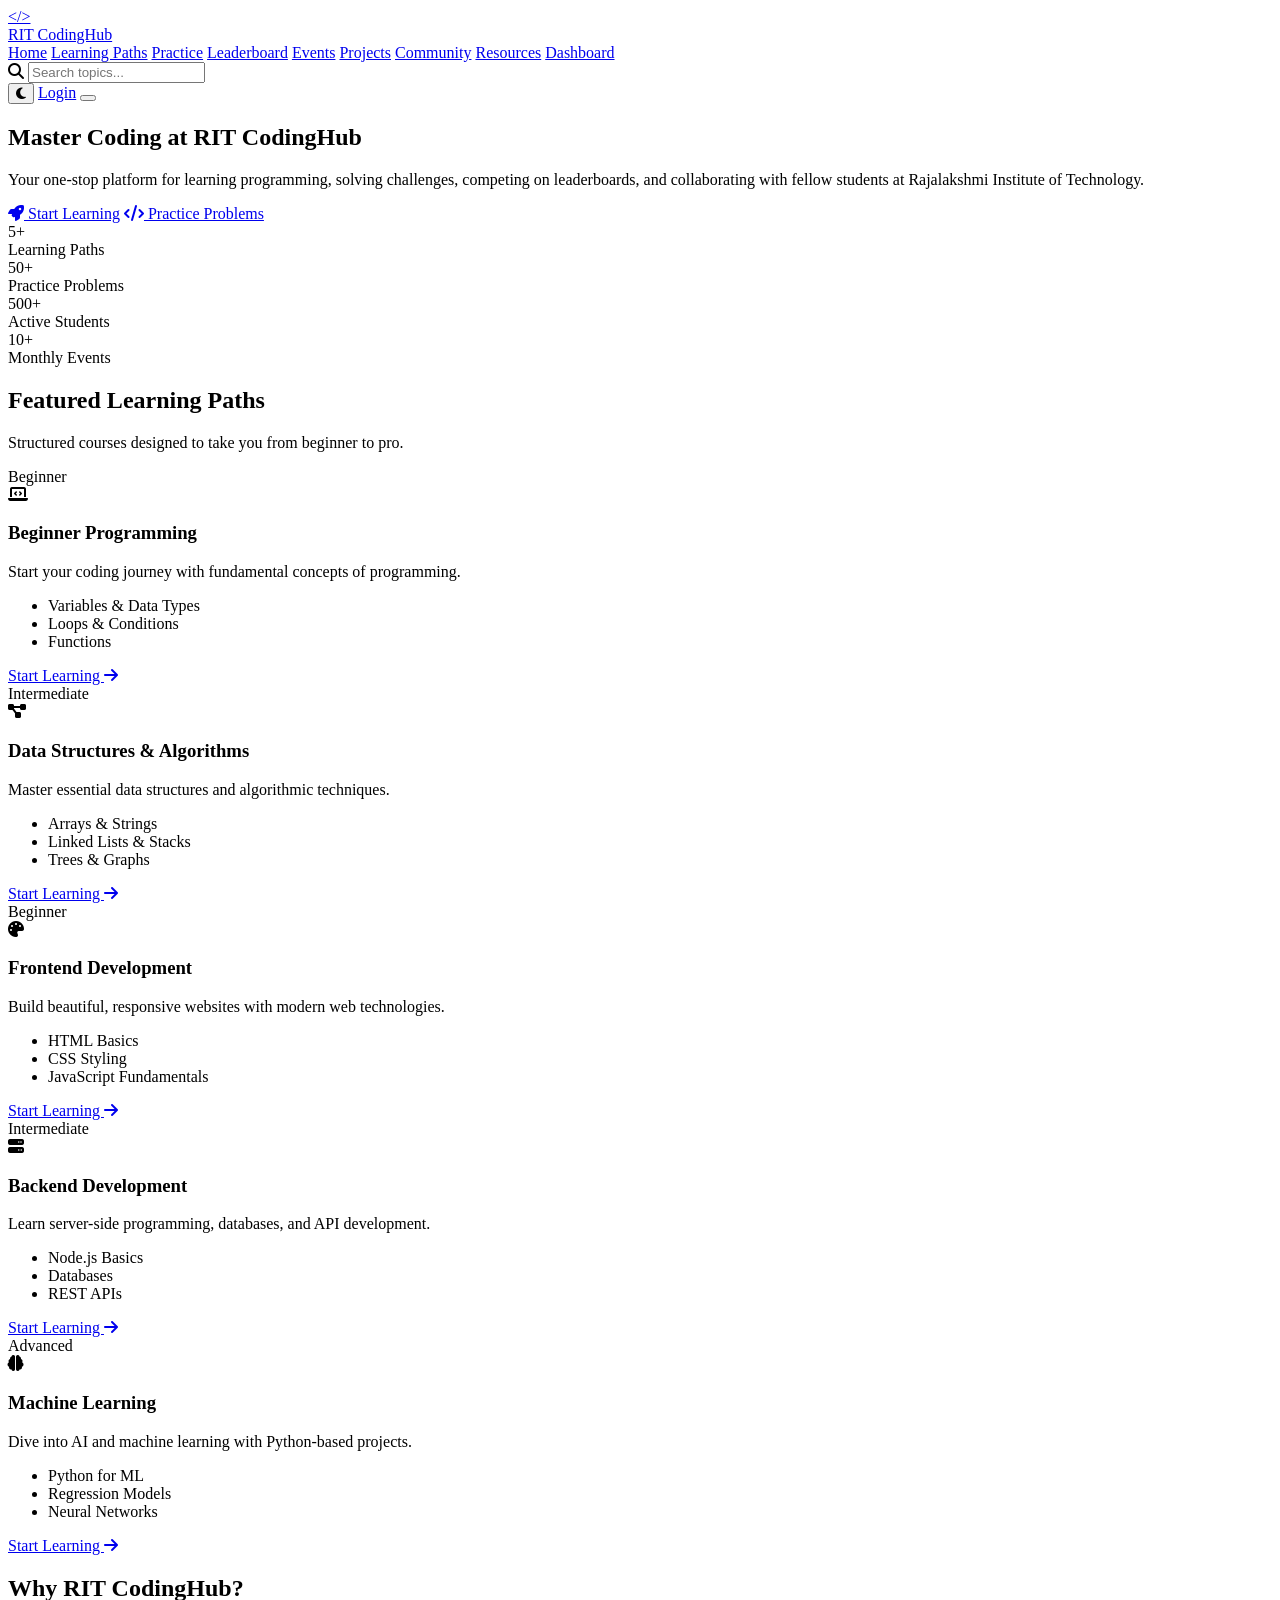
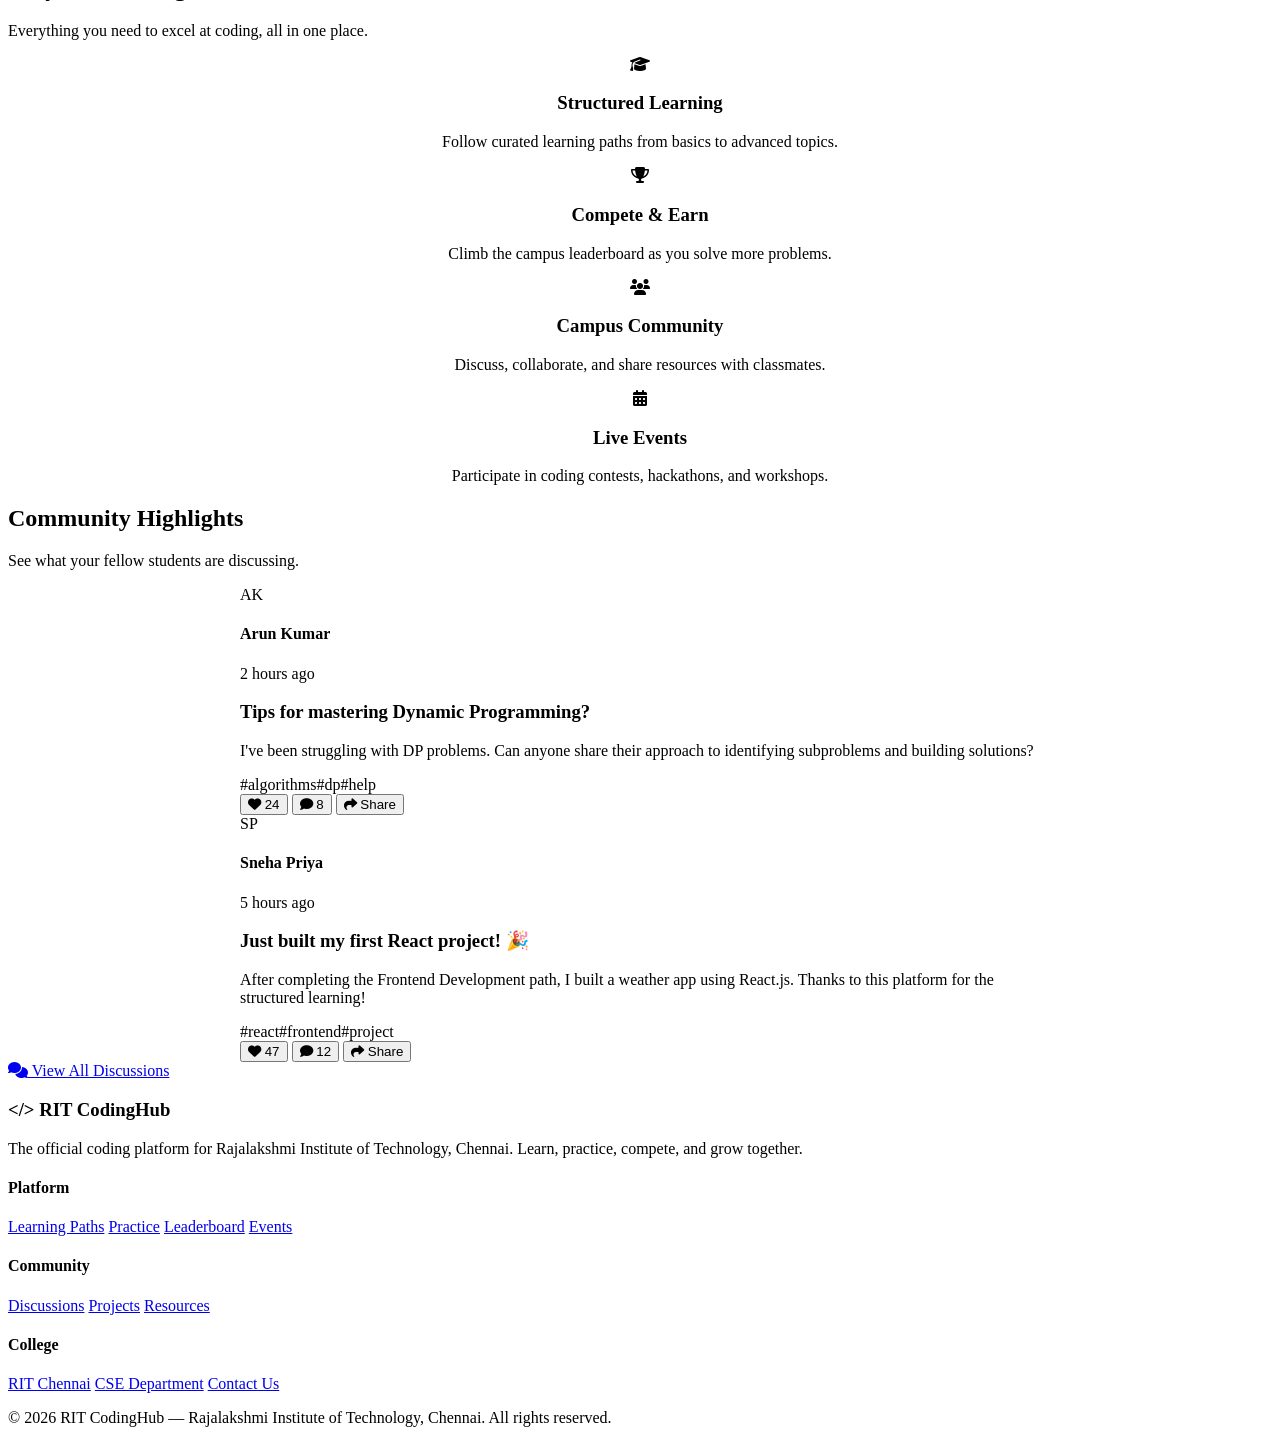
==== commit da9a6343: "Update stylesheet and script paths in index.html" ====
--- a/index.html
+++ b/index.html
@@ -7,7 +7,7 @@
   <meta name="description"
     content="RIT CodingHub – The ultimate coding platform for Rajalakshmi Institute of Technology students. Learn, practice, compete, and collaborate.">
   <title>RIT CodingHub – Learn, Code, Excel</title>
-  <link rel="stylesheet" href="css/style.css">
+  <link rel="stylesheet" href="/Coco-Project/css/style.css">
   <link rel="stylesheet" href="https://cdnjs.cloudflare.com/ajax/libs/font-awesome/6.5.0/css/all.min.css">
 </head>
 
@@ -288,7 +288,7 @@
     </div>
   </footer>
 
-  <script src="js/script.js"></script>
+  <script src="/Coco-Project/js/script.js"></script>
 </body>
 
-</html>+</html>
